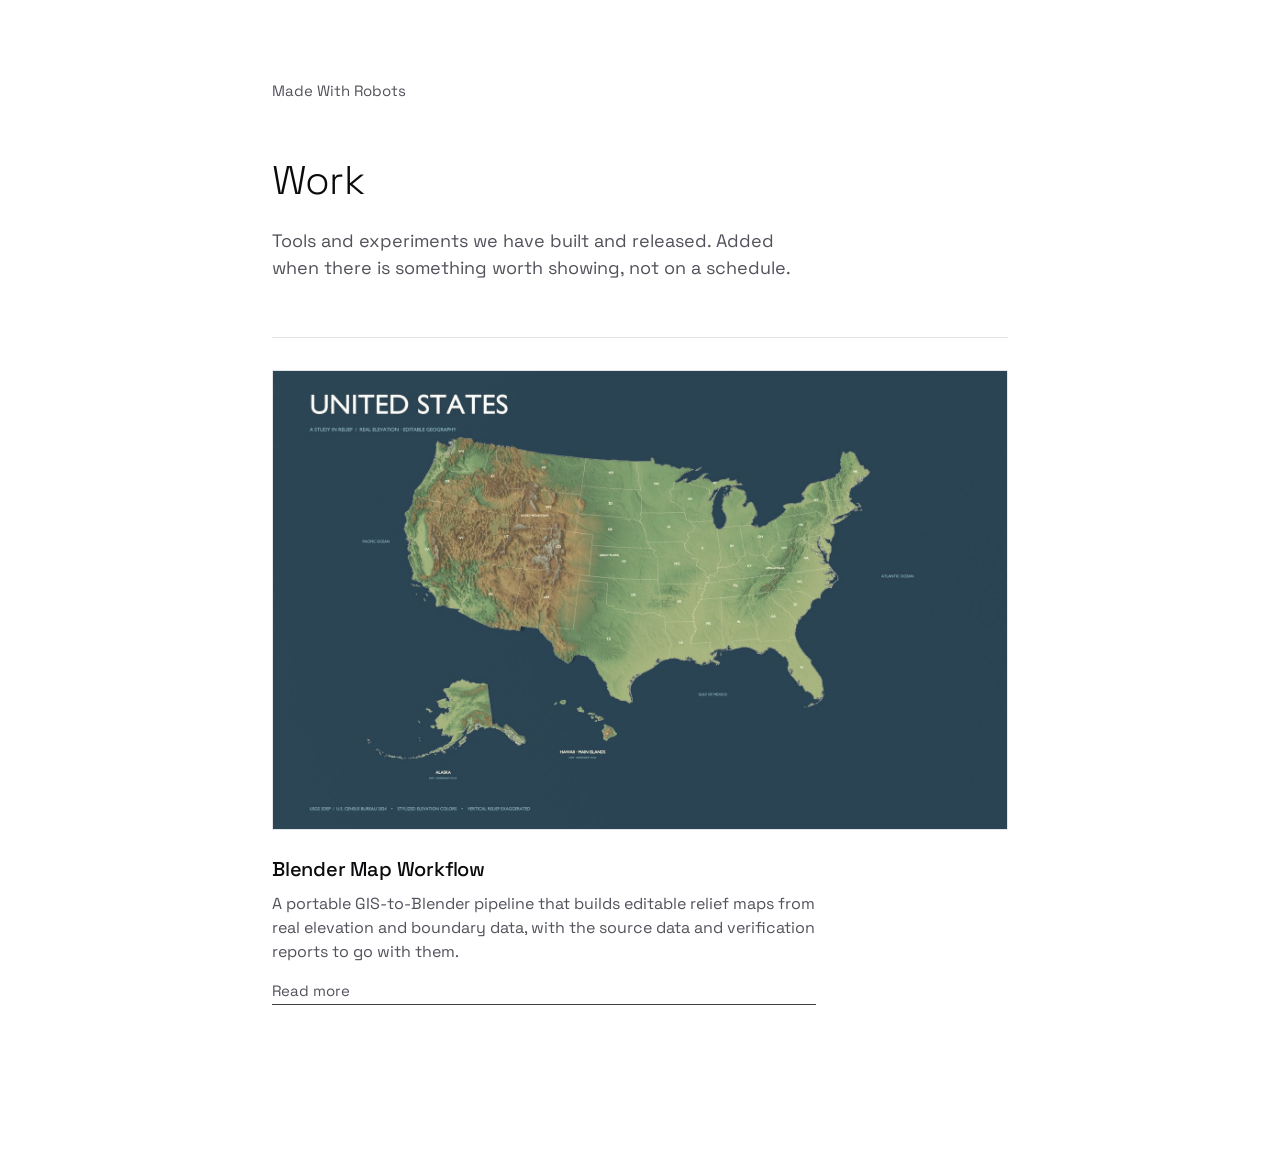
==== work/index.html @ cbc907f8 "Add a Work section with the Blender Map Workflow as the first entry Adds /work/ as an index of relea" ====
<!doctype html>
<html lang="en">
<head>
  <meta charset="utf-8" />
  <meta name="viewport" content="width=device-width, initial-scale=1" />
  <title>Work — Made With Robots</title>
  <meta name="description" content="Tools and experiments built by Made With Robots — speculative, experimental work made by humans with AI." />
  <link rel="icon" type="image/png" href="/assets/logo.png" />
  <link rel="preconnect" href="https://fonts.googleapis.com">
  <link rel="preconnect" href="https://fonts.gstatic.com" crossorigin>
  <link href="https://fonts.googleapis.com/css2?family=Space+Grotesk:wght@300;400;500&display=swap" rel="stylesheet">
  <style>
    :root {
      --bg: #ffffff;
      --fg: #0b0b0d;
      --muted: #52525b;
      --accent: #3f3f46;
      --rule: #e4e4e7;
    }
    * { box-sizing: border-box; }
    html, body { margin: 0; padding: 0; }
    body {
      background: var(--bg);
      color: var(--fg);
      font-family: 'Space Grotesk', ui-sans-serif, system-ui, -apple-system, sans-serif;
      font-weight: 400;
      line-height: 1.5;
      min-height: 100vh;
      padding: 5rem 2rem 6rem;
    }
    main { max-width: 46rem; margin: 0 auto; }
    a { color: inherit; }
    .back { margin: 0 0 3rem; font-size: 0.9375rem; }
    .back a {
      color: var(--muted);
      text-decoration: none;
      border-bottom: 1px solid transparent;
      padding-bottom: 1px;
    }
    .back a:hover { color: var(--fg); border-bottom-color: var(--accent); }
    h1 {
      font-size: clamp(1.75rem, 4vw, 2.5rem);
      font-weight: 300;
      letter-spacing: -0.02em;
      margin: 0 0 1rem;
    }
    .lede {
      color: var(--muted);
      font-size: clamp(1rem, 2.5vw, 1.125rem);
      margin: 0 0 3.5rem;
      max-width: 34rem;
    }
    .entry {
      display: block;
      text-decoration: none;
      border-top: 1px solid var(--rule);
      padding: 2rem 0 2.25rem;
    }
    .entry img {
      width: 100%;
      height: auto;
      display: block;
      margin: 0 0 1.5rem;
      border: 1px solid var(--rule);
    }
    .entry h2 {
      font-size: 1.25rem;
      font-weight: 500;
      margin: 0 0 0.5rem;
      letter-spacing: -0.01em;
    }
    .entry p {
      color: var(--muted);
      margin: 0 0 1rem;
      max-width: 34rem;
    }
    .entry .more {
      font-size: 0.9375rem;
      border-bottom: 1px solid var(--accent);
      padding-bottom: 1px;
    }
    .entry:hover h2 { color: var(--accent); }
  </style>
</head>
<body>
  <main>
    <p class="back"><a href="/">Made With Robots</a></p>
    <h1>Work</h1>
    <p class="lede">Tools and experiments we have built and released. Added when there is something worth showing, not on a schedule.</p>

    <a class="entry" href="/work/blender-map-workflow/">
      <img src="/assets/blender-map-workflow-preview.jpg" alt="Stylized relief map of the United States, with Alaska and Hawaii insets, built in Blender from real elevation data" />
      <h2>Blender Map Workflow</h2>
      <p>A portable GIS-to-Blender pipeline that builds editable relief maps from real elevation and boundary data, with the source data and verification reports to go with them.</p>
      <p class="more">Read more</p>
    </a>
  </main>
</body>
</html>
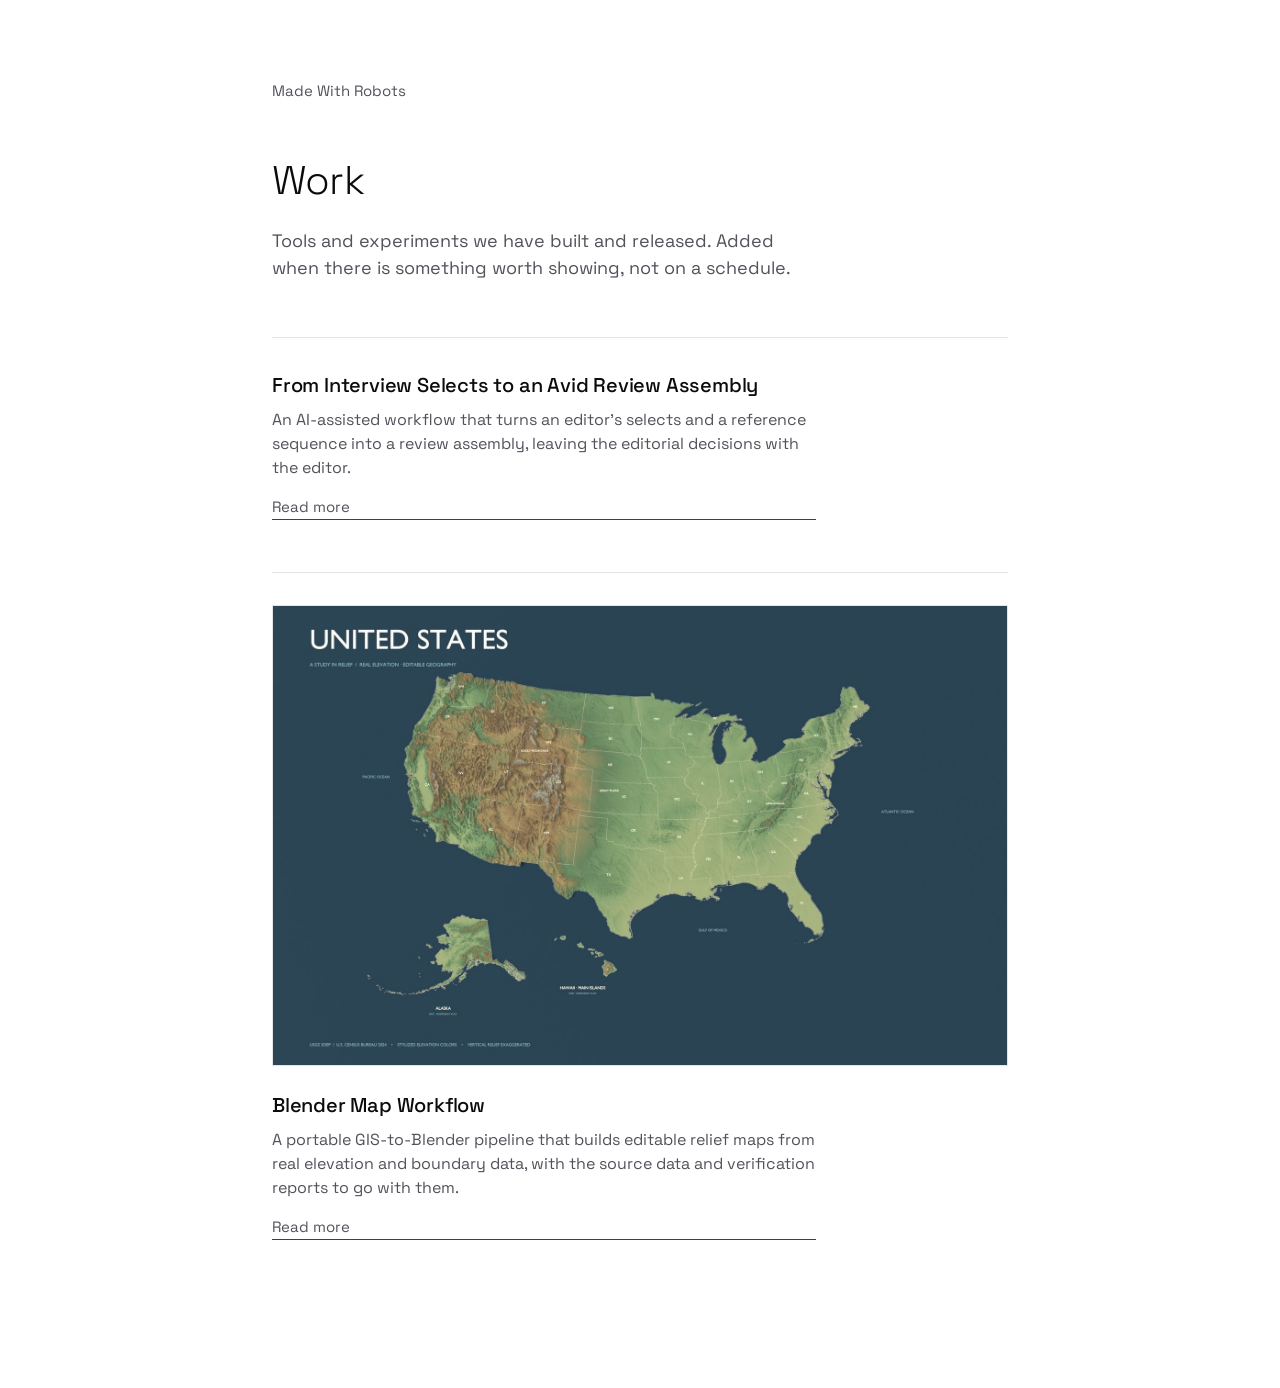
==== commit 30dcc857: "Add Avid selects assembly workflow article" ====
--- a/work/index.html
+++ b/work/index.html
@@ -88,6 +88,12 @@
     <h1>Work</h1>
     <p class="lede">Tools and experiments we have built and released. Added when there is something worth showing, not on a schedule.</p>
 
+    <a class="entry" href="/work/avid-selects-assembly/">
+      <h2>From Interview Selects to an Avid Review Assembly</h2>
+      <p>An AI-assisted workflow that turns an editor’s selects and a reference sequence into a review assembly, leaving the editorial decisions with the editor.</p>
+      <p class="more">Read more</p>
+    </a>
+
     <a class="entry" href="/work/blender-map-workflow/">
       <img src="/assets/blender-map-workflow-preview.jpg" alt="Stylized relief map of the United States, with Alaska and Hawaii insets, built in Blender from real elevation data" />
       <h2>Blender Map Workflow</h2>
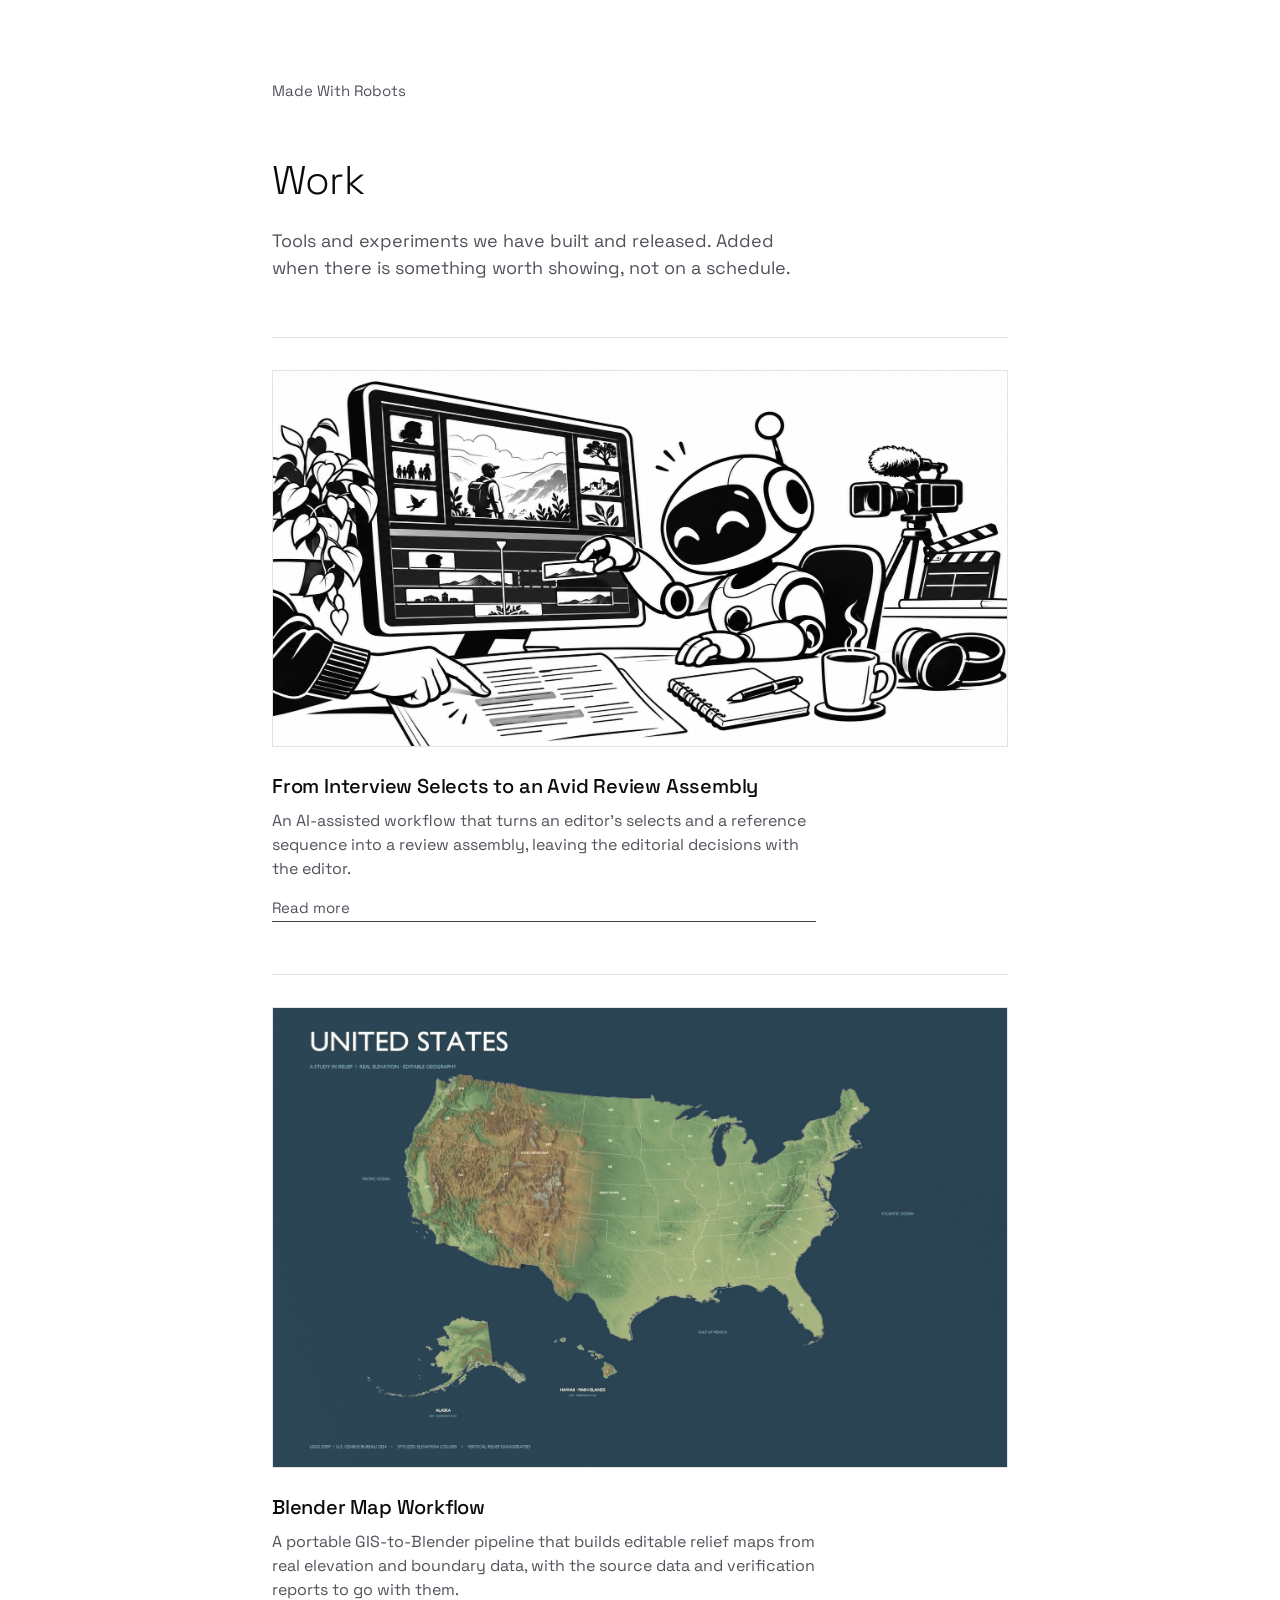
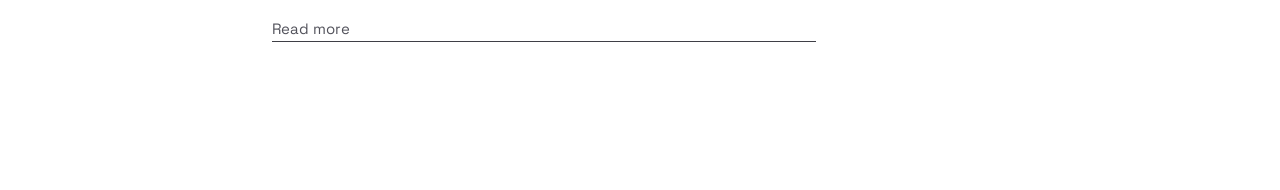
==== commit c39a0012: "Illustrate Avid workflow article" ====
--- a/work/index.html
+++ b/work/index.html
@@ -89,6 +89,7 @@
     <p class="lede">Tools and experiments we have built and released. Added when there is something worth showing, not on a schedule.</p>
 
     <a class="entry" href="/work/avid-selects-assembly/">
+      <img src="/assets/avid-selects-illustration.png" alt="Illustration of a robot and a human collaborator working on an edit" />
       <h2>From Interview Selects to an Avid Review Assembly</h2>
       <p>An AI-assisted workflow that turns an editor’s selects and a reference sequence into a review assembly, leaving the editorial decisions with the editor.</p>
       <p class="more">Read more</p>
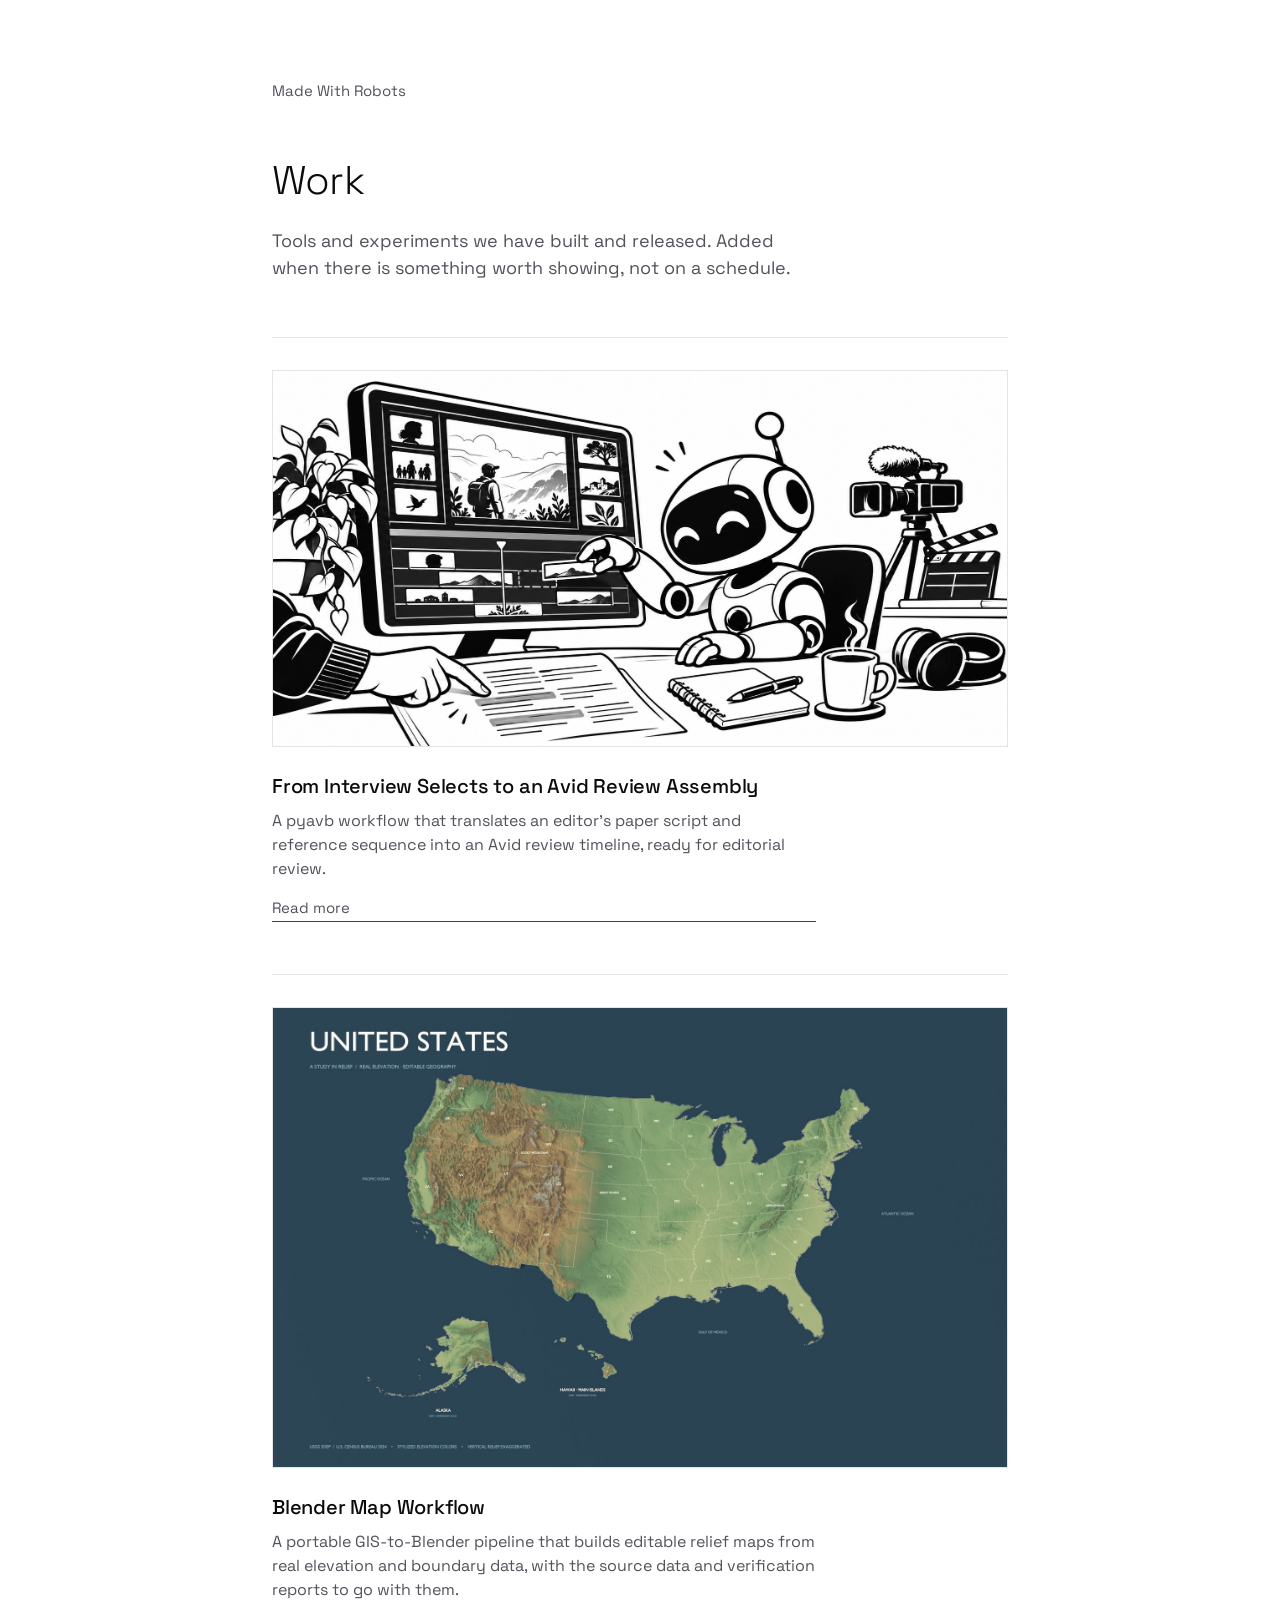
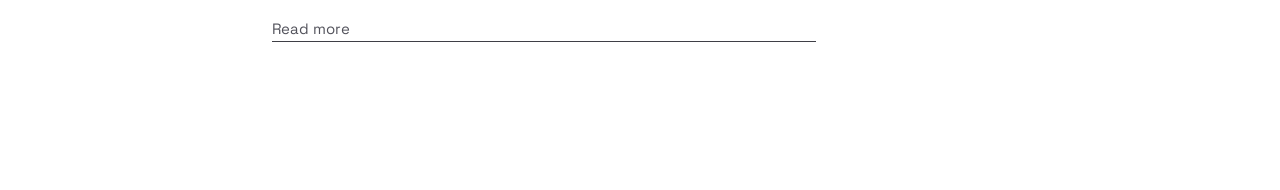
==== commit 7ece3815: "Clarify paper script to timeline workflow" ====
--- a/work/index.html
+++ b/work/index.html
@@ -91,7 +91,7 @@
     <a class="entry" href="/work/avid-selects-assembly/">
       <img src="/assets/avid-selects-illustration.png" alt="Illustration of a robot and a human collaborator working on an edit" />
       <h2>From Interview Selects to an Avid Review Assembly</h2>
-      <p>An AI-assisted workflow that turns an editor’s selects and a reference sequence into a review assembly, leaving the editorial decisions with the editor.</p>
+      <p>A pyavb workflow that translates an editor’s paper script and reference sequence into an Avid review timeline, ready for editorial review.</p>
       <p class="more">Read more</p>
     </a>
 
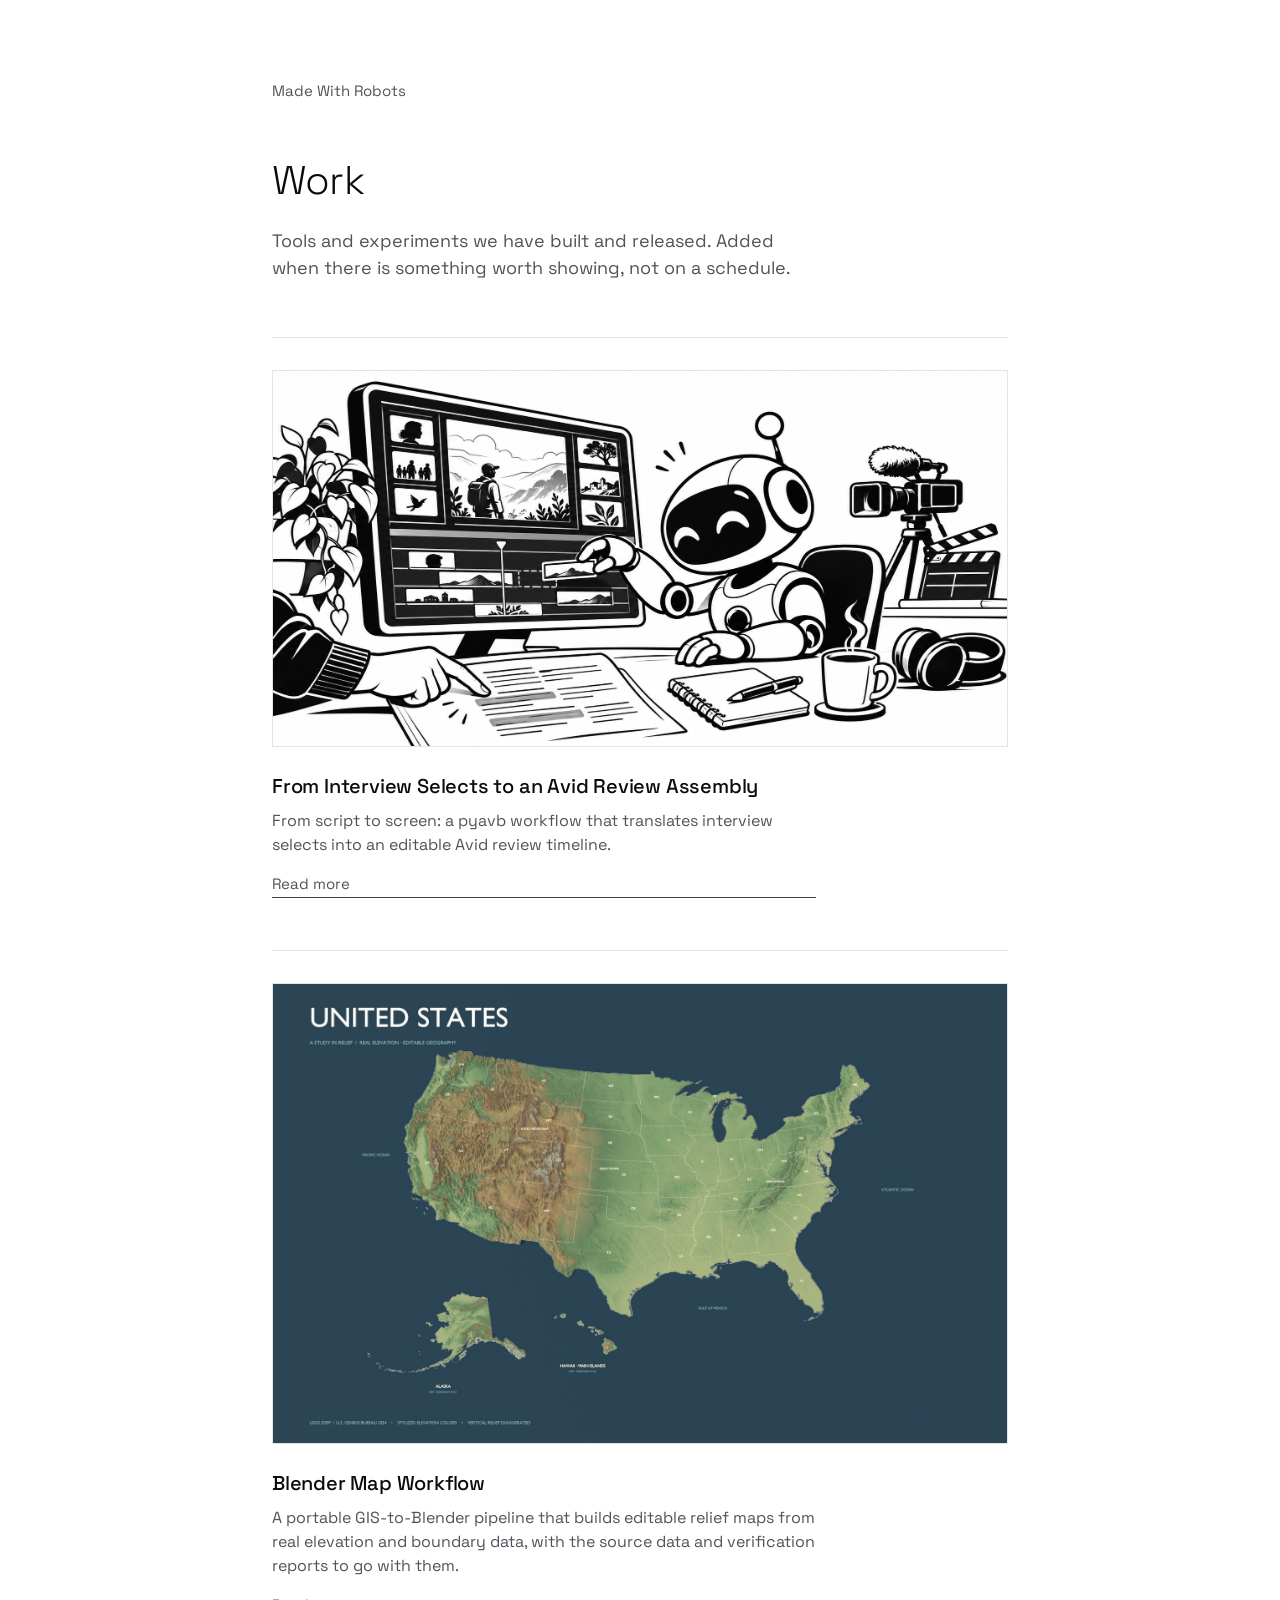
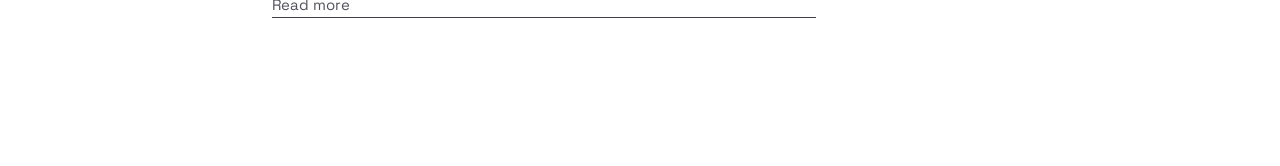
==== commit f2d3253f: "Frame workflow as translation from script to screen" ====
--- a/work/index.html
+++ b/work/index.html
@@ -91,7 +91,7 @@
     <a class="entry" href="/work/avid-selects-assembly/">
       <img src="/assets/avid-selects-illustration.png" alt="Illustration of a robot and a human collaborator working on an edit" />
       <h2>From Interview Selects to an Avid Review Assembly</h2>
-      <p>A pyavb workflow that translates an editor’s paper script and reference sequence into an Avid review timeline, ready for editorial review.</p>
+      <p>From script to screen: a pyavb workflow that translates interview selects into an editable Avid review timeline.</p>
       <p class="more">Read more</p>
     </a>
 
